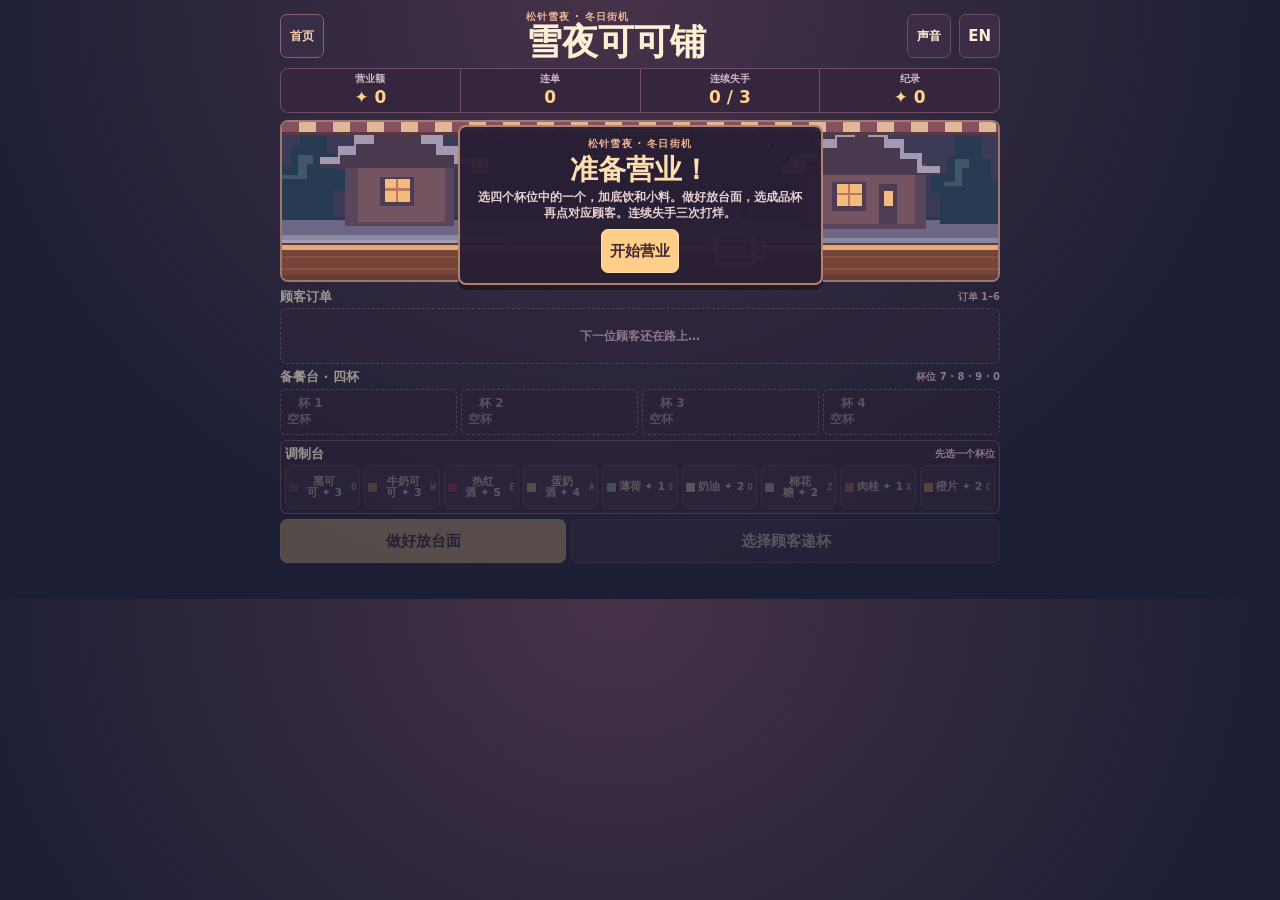
==== cocoa/index.html @ 3ee643f3 "Open the bilingual endless Snowy Cocoa Stand" ====
<!doctype html><html lang="zh-CN"><head><meta charset="utf-8"><meta name="viewport" content="width=device-width,initial-scale=1,viewport-fit=cover"><meta name="theme-color" content="#251b30"><title>雪夜可可铺</title><link rel="stylesheet" href="./style.css?v=cocoa-2"><script defer src="../audio.js?v=audio-21" data-mode="tree"></script><script defer src="./core.js?v=cocoa-2"></script><script defer src="./app.js?v=cocoa-2"></script></head><body>
<main>
<header><a class="home" href="../" data-t="home">首页</a><div><span class="label" data-t="brand">松针雪夜 · 冬日街机</span><h1 data-t="title">雪夜可可铺</h1></div><div class="tools"><details id="audioSettings"><summary id="soundLabel" data-t="sound">声音</summary><div><label><input type="checkbox" id="music" checked><span data-t="music">背景音乐</span></label><label><input type="checkbox" id="sfx" checked><span data-t="sfx">操作音效</span></label></div></details><button id="language" aria-label="Switch to English">EN</button><button id="pause" data-t="pause" hidden>暂停</button></div></header>
<section class="hud"><div><small data-t="money">营业额</small><output id="money">0</output></div><div><small data-t="streak">连单</small><output id="streak">0</output></div><div><small data-t="fails">连续失手</small><output id="fails">0 / 3</output></div><div><small data-t="best">纪录</small><output id="best">0</output></div></section>
<section class="scene" aria-hidden="true"><div class="skyArt"></div><div class="awning"></div><div class="shopSign">✦ COCOA ✦</div><div id="patron"></div><div class="counter"></div><div class="cup"><div class="steam"><i></i><i></i><i></i></div><div id="liquid"></div><span id="garnish"></span></div></section>
<div id="overlay" class="overlay" data-screen="ready"><div><p class="label" data-t="brand">松针雪夜 · 冬日街机</p><h2 id="banner"></h2><p id="intro"></p><div class="honors" id="honors" hidden><div><span data-t="money">营业额</span><output id="finalMoney">0</output></div><div><span data-t="served">完成</span><output id="finalServed">0</output></div><div><span data-t="tips">小费</span><output id="finalTips">0</output></div></div><p id="breakdown" hidden></p><button id="start" class="gold"></button><button id="restart" data-t="retry" hidden>重新开局</button><button id="skipAnimation" data-t="skip" hidden>跳过动画</button></div></div>
<section id="kitchen" inert>
<div class="section-title"><h2 data-t="orders">顾客订单</h2><span data-t="orderKeys">订单键 1–6</span></div><div id="orders"></div>
<div class="section-title"><h2 data-t="cups">备餐台 · 四杯</h2><span data-t="cupKeys">杯位键 7、8、9、0</span></div><div id="cups"></div>
<div class="bench"><div class="section-title"><h2 data-t="mix">调制台</h2><span id="formula"></span></div><div id="ingredients"></div></div>
<div class="actions"><button id="seal" class="gold" data-t="seal">做好放台面</button><button id="serve" data-t="serve">选择顾客递杯</button></div>
</section><p id="feedback" role="status" aria-live="polite"></p>
</main></body></html>
---- cocoa/style.css ----
:root{color-scheme:dark;--bg:#241c30;--ink:#33243a;--cream:#fff0d5;--muted:#d1b9c9;--wood:#a66348;--warm:#ffd28d;--line:#6d4d67}*{box-sizing:border-box}body{margin:0;padding:10px max(10px,env(safe-area-inset-right)) max(12px,env(safe-area-inset-bottom)) max(10px,env(safe-area-inset-left));background:radial-gradient(ellipse at 50% 10%,#503149 0,transparent 66%),#1a1829;color:var(--cream);font:600 15px/1.35 system-ui,sans-serif}main{max-width:620px;margin:auto;position:relative}header,.tools,.section-title{display:flex;align-items:center;justify-content:space-between;gap:8px}header{margin-bottom:7px}.label{display:block;font-size:10px;font-weight:800;letter-spacing:.12em;color:#efb495;text-transform:uppercase}h1,h2,p{margin:0}h1{font:850 clamp(24px,6vw,36px)/1.05 Georgia,serif}button{touch-action:manipulation;font:inherit;color:var(--cream);background:#3c2c45;border:1px solid var(--line);border-radius:7px;padding:5px 8px;min-height:44px;cursor:pointer}button[disabled]{opacity:.46;cursor:default}button:hover:not([disabled]){border-color:#ebba93}button:focus-visible{outline:2px solid var(--warm);outline-offset:2px}button[hidden],.overlay[hidden]{display:none}.hud{display:grid;grid-template-columns:repeat(4,minmax(0,1fr));gap:1px;background:#6d4d67;border:1px solid #6d4d67;border-radius:8px;overflow:hidden}.hud div{display:grid;justify-items:center;background:#35263d;padding:3px;min-width:0}.hud small{color:var(--muted);font-size:10px;overflow-wrap:anywhere;text-align:center}.hud output{font-size:17px;color:var(--warm);font-variant-numeric:tabular-nums}.scene{isolation:isolate;height:clamp(128px,25dvh,220px);margin:7px 0 6px;position:relative;overflow:hidden;border:2px solid #916550;border-radius:8px;background:#473757}.skyArt,.awning,.shopSign,.counter,#patron,.cup{position:absolute}.skyArt{inset:0;background:url('./stand.svg') center bottom/cover,#342a4b;image-rendering:pixelated}.awning{top:0;left:0;right:0;height:12px;background:repeating-linear-gradient(90deg,#b66b62 0 17px,#ead1ac 17px 34px);box-shadow:0 3px #59393d}.shopSign{left:50%;translate:-50%;top:16px;background:#50314a;border:2px solid #aa7359;color:#ffdda1;font:800 12px Georgia,serif;padding:2px 10px;box-shadow:0 2px #281c2b;white-space:nowrap}.counter{z-index:2;left:0;right:0;bottom:0;height:23%;background:repeating-linear-gradient(0deg,#734539 0 10px,#8b513e 10px 12px);border-top:5px solid #e6a96f;box-shadow:0 -3px #573b43}.cup{z-index:3;bottom:9%;left:63%;width:46px;height:35px;border:3px solid #ecc6ab;border-radius:2px 2px 8px 8px;background:#9b4650;box-shadow:inset 2px 0 #dc7f76}.cup::after{content:"";position:absolute;top:4px;right:-14px;width:10px;height:14px;border:3px solid #ecc6ab;border-radius:0 5px 5px 0;z-index:-1}#liquid{position:absolute;inset:-3px -2px auto;height:8px;background:#542e36;border:2px solid #ecc6ab;border-radius:50%;transition:background .15s}#garnish{position:absolute;left:1px;right:1px;top:-14px;text-align:center;font-size:14px}.steam{position:absolute;left:7px;top:-33px;width:31px;height:25px;display:flex;justify-content:space-between}.steam i{height:15px;width:3px;background:#f4ddd5;opacity:.4;animation:steam 2.5s ease-in-out infinite}.steam i:nth-child(2){animation-delay:.5s}.steam i:nth-child(3){animation-delay:.9s}@keyframes steam{0%,100%{transform:translateY(4px);opacity:.2}50%{transform:translateY(-4px);opacity:.65}}#patron{left:31%;bottom:19%;z-index:1;width:64px;height:80px;background-image:url('./patrons.svg');background-repeat:no-repeat;background-size:600% 100%;background-position:0%;image-rendering:pixelated}#patron:empty{display:none}#patron span{display:block;width:1px;height:1px;overflow:hidden}#patron.ok{filter:brightness(1.25);translate:0 -3px}#patron.no{filter:grayscale(.55)}.section-title{margin:6px 0 4px}.section-title h2{font-size:13px}.section-title span{font-size:11px;color:#e1bdc7;text-align:right}#orders,#ingredients,.actions{display:grid;gap:5px}#orders{grid-template-columns:repeat(2,minmax(0,1fr));min-height:68px}#orders .empty{grid-column:1/-1;display:grid;place-items:center;background:#2f253d;border:1px dashed #745971;border-radius:7px;color:var(--muted);font-size:12px}.order{text-align:left;min-height:64px;padding:5px 6px;overflow:hidden}.order[aria-pressed=true]{border-color:var(--warm);background:#56374b}.order b{display:block;font-size:12px;white-space:nowrap;overflow:hidden;text-overflow:ellipsis}.order em{display:block;font-size:10px;color:#efd5cb;font-style:normal;line-height:1.2}.bar{height:4px;background:#261e31;display:block;margin-top:5px;border-radius:2px;overflow:hidden}.bar i{height:100%;background:#a7d1aa;display:block}.bar i.low{background:#ff9d86}.bench{margin-top:7px;background:#2d2236;border-radius:7px;padding:0 5px 5px;border:1px solid #664b63}#ingredients{grid-template-columns:repeat(3,minmax(0,1fr))}.ingredient{display:flex;gap:3px;align-items:center;padding:3px;justify-content:center;font-size:11px;min-height:42px}.ingredient i{width:9px;height:9px;background:var(--item);box-shadow:1px 1px #241d31;flex:none}.ingredient kbd{color:#e5aead;font-size:9px}.actions{grid-template-columns:1fr 1.5fr;margin-top:6px}.gold{background:#ffcf89;border-color:#ffddaf;color:#432638;font-weight:850}#feedback{min-height:1.4em;text-align:center;font-size:12px;color:#f6c497;margin-top:4px}.overlay{position:absolute;z-index:5;top:110px;left:0;right:0;min-height:160px;display:grid;place-items:center;padding:5px 12px;text-align:center;pointer-events:none}.overlay>div{pointer-events:auto;background:#281f34f5;border:2px solid #b4816c;border-radius:8px;padding:10px 14px;box-shadow:0 5px 0 #221927;max-width:365px}.overlay h2{font:850 clamp(19px,6vw,28px)/1 Georgia,serif;color:#ffdeb0;margin:5px 0}.overlay p:not(.label){font-size:12px;color:#e6cfd2;margin-bottom:8px}.overlay button{margin-inline:2px}#kitchen[inert]{opacity:.56}@media(min-width:540px){#orders{grid-template-columns:repeat(4,minmax(0,1fr))}#ingredients{grid-template-columns:repeat(6,minmax(0,1fr))}}@media(prefers-reduced-motion:reduce){*,*::before,*::after{animation:none!important;transition:none!important}}
#orders .empty[hidden]{display:none}

/* Endless counter: six tickets, four bench slots and a small street window. */
main{max-width:720px}
body{background:radial-gradient(ellipse at 48% 0%,#463249 0,transparent 72%),#1b1e34}
.scene{height:clamp(113px,18dvh,172px);border-color:#9e796a}
.awning{height:10px;background:repeating-linear-gradient(90deg,#875061 0 17px,#e1b79a 17px 34px)}
.shopSign{top:12px}
.counter{height:22%;box-shadow:0 -2px #573b43,inset 0 -5px #653c3c}
#patron:not(:empty){bottom:19%;width:54px;height:67.5px}
.cup{left:60%;transform:scale(.9);transform-origin:center bottom}
#orders{grid-template-columns:repeat(3,minmax(0,1fr));grid-auto-rows:minmax(56px,auto);min-height:56px}
.order{position:relative;min-height:56px;border-color:#976c7e;padding:3px 5px;background:#4a3449;line-height:1.16}
.order b{white-space:normal;overflow-wrap:anywhere;font-size:11px}
.order em{font-size:10px}
.order .bar{margin-top:4px}
.order[aria-pressed=true],.order:hover:not([disabled]){box-shadow:inset 0 0 0 1px #ecbe91}
#cups{display:grid;grid-template-columns:repeat(4,minmax(0,1fr));gap:4px}
.cup-slot{position:relative;min-width:0;display:flex;align-items:stretch;background:#2b2238;border:1px dashed #75536a;border-radius:6px}
.cup-slot[data-state=mixing],.cup-slot[data-state=ready]{border-style:solid}
.cup-slot[data-state=mixing]{border-color:#b48273;background:#4b364a}
.cup-slot[data-state=ready]{border-color:#85a88a;background:#354348}
.cup-pick{min-width:0;width:100%;padding:3px 5px;text-align:left;border-color:transparent;background:transparent;font-size:11px;line-height:1.12}
.cup-pick b,.cup-pick em{display:block;font-size:10px;overflow-wrap:anywhere;font-style:normal}
.cup-pick b{color:#f6d9b8}.cup-pick em{margin-top:3px;color:#dcc8d0}
.cup-pick[aria-pressed=true]{background:#5e414c;border-color:#ffdb96;box-shadow:inset 0 0 0 1px #a67e68}
.cup-slot:has(.cup-discard:not([hidden])) .cup-pick{padding-right:25px}
.cup-discard{position:absolute;z-index:1;right:0;inset-block:0;width:24px;min-height:44px;padding:0;border:0;border-left:1px solid #976c7e;background:#553a4e;border-radius:0 5px 5px 0;font-size:13px}
.cup-discard:hover:not([disabled]){background:#8d4d66}
[data-drink=cocoa]{--drink:#9f5c45;--drink-edge:#f7ce99}
[data-drink=wine],[data-drink=mulled]{--drink:#a84257;--drink-edge:#f2a0a1}
[data-drink=egg],[data-drink=eggnog]{--drink:#dec68b;--drink-edge:#fff2bd}
.cup[data-drink] #liquid{background:var(--drink)}
:is(.cup-slot,.order)[data-drink]{box-shadow:inset 0 2px var(--drink-edge)}
:is(.cup-slot,.order)[data-drink] b::before{content:"";display:inline-block;width:7px;height:7px;margin-right:4px;border-radius:2px;background:var(--drink);box-shadow:0 0 0 1px var(--drink-edge)}
.bench{margin-top:5px;padding:0 4px 4px}
.section-title{margin:4px 0 3px}
.section-title span{font-size:10px}
#ingredients{gap:4px}
.ingredient{min-height:44px;padding:2px 3px;line-height:1.08;text-wrap:balance}
.actions{margin-top:5px}
#feedback{margin:3px 0;min-height:1.45em}
.overlay[data-screen=result]{top:clamp(88px,13dvh,132px);z-index:6}
.overlay[data-screen=result]>div{width:min(94vw,410px);max-width:none;background:#2d2339;box-shadow:0 6px #181725,0 0 42px #20152b}
.honors{display:grid;grid-template-columns:repeat(3,minmax(0,1fr));gap:5px;margin:9px 0;text-align:center;color:#edced0}
.honors>*{background:#453348;border:1px solid #78596a;border-radius:5px;padding:4px;min-width:0}
.honors output{display:block;color:#ffdc9c;font-size:20px;font-variant-numeric:tabular-nums}
#skipAnimation{font-size:12px;color:#ecc9b9}
.scene::before,.scene::after{content:"";position:absolute;z-index:4;top:0;bottom:0;width:51%;pointer-events:none;background:repeating-linear-gradient(90deg,#482e43 0 14px,#633c4c 14px 17px,#54384b 17px 23px);border:2px solid #9a665e;box-shadow:0 0 0 3px #21192c,inset 0 0 0 3px #5d4051;opacity:0}
.scene::before{left:0;transform:translateX(-103%)}
.scene::after{right:0;transform:translateX(103%)}
main:has(.overlay.celebrating[data-screen=result]) .scene::before{animation:shutter-left .85s .12s steps(12,end) both}
main:has(.overlay.celebrating[data-screen=result]) .scene::after{animation:shutter-right .85s .12s steps(12,end) both}
main:has(.overlay.celebrating[data-screen=result]) .skyArt{animation:house-lights .68s ease both}
.overlay.celebrating[data-screen=result]>div{animation:bill-entrance .62s .72s cubic-bezier(.2,.67,.29,1.13) both}
.overlay.celebrating[data-screen=result] #skipAnimation{position:fixed;right:max(8px,env(safe-area-inset-right));bottom:max(8px,env(safe-area-inset-bottom));z-index:7}
@keyframes shutter-left{0%{opacity:1;transform:translateX(-103%)}100%{opacity:1;transform:translateX(0)}}
@keyframes shutter-right{0%{opacity:1;transform:translateX(103%)}100%{opacity:1;transform:translateX(0)}}
@keyframes house-lights{0%{filter:brightness(1)}100%{filter:brightness(.43) saturate(.7)}}
@keyframes bill-entrance{from{opacity:0;transform:translateY(22px) scale(.98)}to{opacity:1;transform:none}}
@media(min-width:540px){#orders{grid-template-columns:repeat(6,minmax(0,1fr))}#ingredients{grid-template-columns:repeat(9,minmax(0,1fr))}.order b{font-size:12px}.cup-pick b,.cup-pick em{font-size:12px}}
@media(max-width:420px){body{padding-top:6px}.hud div{padding:2px}.hud output{font-size:16px}.tools{gap:4px}.tools button{padding-inline:5px;font-size:12px}.scene{margin:5px 0}.ingredient kbd{display:none}.cup-discard{width:23px}}
@media(prefers-reduced-motion:reduce){.scene::before,.scene::after{display:none}.overlay.celebrating[data-screen=result] #skipAnimation{position:static}}
main:has(.overlay[data-screen=result]:not([hidden])) .scene::before,
main:has(.overlay[data-screen=result]:not([hidden])) .scene::after{opacity:1;transform:none}
main:has(.overlay[data-screen=result]:not([hidden])) .skyArt{filter:brightness(.43) saturate(.7)}
.home{display:grid;place-items:center;min-width:44px;min-height:44px;border-radius:7px;border:1px solid #87627a;color:#f8d1ac;text-decoration:none;font-size:12px;background:#382c47;padding:3px 6px}
.home:focus-visible{outline:2px solid var(--warm);outline-offset:2px}
.honors[hidden]{display:none}
header>div:not(.tools){min-width:0}
/* Native disclosure remains operable via Tab and Enter/Space. */
#audioSettings{position:relative;z-index:9}
#audioSettings summary{display:grid;place-items:center;min-width:44px;min-height:44px;list-style:none;cursor:pointer;border:1px solid var(--line);border-radius:7px;background:#3c2c45;padding:3px 5px;font-size:12px;white-space:nowrap}
#audioSettings summary::-webkit-details-marker{display:none}
#audioSettings summary:focus-visible,#audioSettings input:focus-visible{outline:2px solid var(--warm);outline-offset:2px}
#audioSettings[open] summary{border-color:var(--warm)}
#audioSettings[open]>div{position:absolute;right:0;top:calc(100% + 5px);min-width:148px;max-width:calc(100vw - 32px);padding:4px 8px;background:#30253f;border:1px solid #a07681;border-radius:7px;box-shadow:0 4px 0 #21192c}
#audioSettings label{display:flex;align-items:center;gap:7px;min-height:40px;font-size:12px;cursor:pointer}
#audioSettings input{accent-color:var(--warm);width:16px;height:16px}
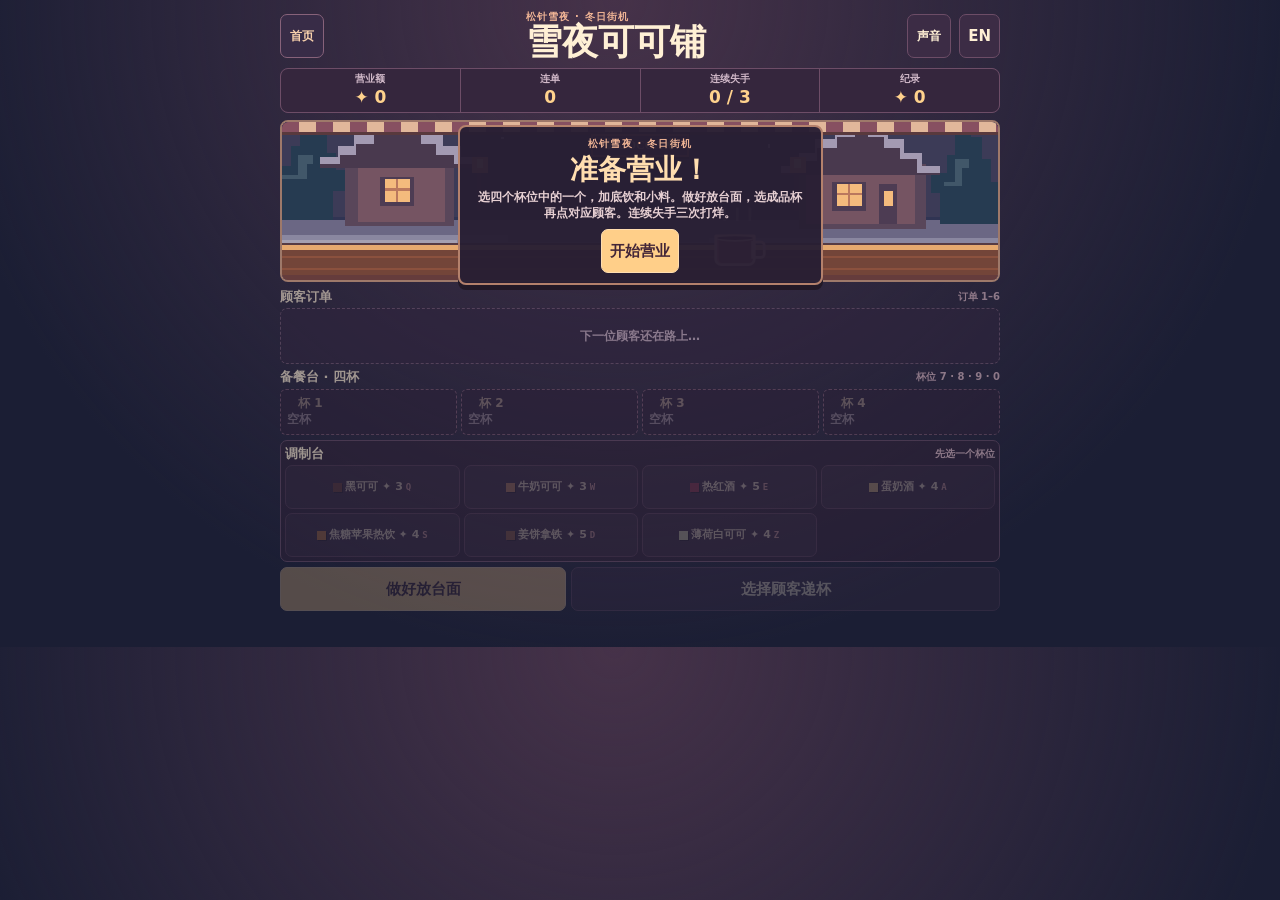
==== commit 57e6cd24: "Expand Cocoa Stand recipes and randomize guest outfits" ====
--- a/cocoa/index.html
+++ b/cocoa/index.html
@@ -1,4 +1,4 @@
-<!doctype html><html lang="zh-CN"><head><meta charset="utf-8"><meta name="viewport" content="width=device-width,initial-scale=1,viewport-fit=cover"><meta name="theme-color" content="#251b30"><title>雪夜可可铺</title><link rel="stylesheet" href="./style.css?v=cocoa-2"><script defer src="../audio.js?v=audio-21" data-mode="tree"></script><script defer src="./core.js?v=cocoa-2"></script><script defer src="./app.js?v=cocoa-2"></script></head><body>
+<!doctype html><html lang="zh-CN"><head><meta charset="utf-8"><meta name="viewport" content="width=device-width,initial-scale=1,viewport-fit=cover"><meta name="theme-color" content="#251b30"><title>雪夜可可铺</title><link rel="stylesheet" href="./style.css?v=cocoa-27"><script defer src="../audio.js?v=audio-21" data-mode="tree"></script><script defer src="./core.js?v=cocoa-27"></script><script defer src="./app.js?v=cocoa-27"></script></head><body>
 <main>
 <header><a class="home" href="../" data-t="home">首页</a><div><span class="label" data-t="brand">松针雪夜 · 冬日街机</span><h1 data-t="title">雪夜可可铺</h1></div><div class="tools"><details id="audioSettings"><summary id="soundLabel" data-t="sound">声音</summary><div><label><input type="checkbox" id="music" checked><span data-t="music">背景音乐</span></label><label><input type="checkbox" id="sfx" checked><span data-t="sfx">操作音效</span></label></div></details><button id="language" aria-label="Switch to English">EN</button><button id="pause" data-t="pause" hidden>暂停</button></div></header>
 <section class="hud"><div><small data-t="money">营业额</small><output id="money">0</output></div><div><small data-t="streak">连单</small><output id="streak">0</output></div><div><small data-t="fails">连续失手</small><output id="fails">0 / 3</output></div><div><small data-t="best">纪录</small><output id="best">0</output></div></section>
@@ -7,7 +7,7 @@
 <section id="kitchen" inert>
 <div class="section-title"><h2 data-t="orders">顾客订单</h2><span data-t="orderKeys">订单键 1–6</span></div><div id="orders"></div>
 <div class="section-title"><h2 data-t="cups">备餐台 · 四杯</h2><span data-t="cupKeys">杯位键 7、8、9、0</span></div><div id="cups"></div>
-<div class="bench"><div class="section-title"><h2 data-t="mix">调制台</h2><span id="formula"></span></div><div id="ingredients"></div></div>
+<div class="bench"><div class="section-title"><h2 data-t="mix">调制台</h2><span id="formula"></span></div><p id="reaction" class="label" hidden></p><div id="ingredients"></div></div>
 <div class="actions"><button id="seal" class="gold" data-t="seal">做好放台面</button><button id="serve" data-t="serve">选择顾客递杯</button></div>
 </section><p id="feedback" role="status" aria-live="polite"></p>
 </main></body></html>
--- a/cocoa/style.css
+++ b/cocoa/style.css
@@ -78,3 +78,34 @@
 #audioSettings[open]>div{position:absolute;right:0;top:calc(100% + 5px);min-width:148px;max-width:calc(100vw - 32px);padding:4px 8px;background:#30253f;border:1px solid #a07681;border-radius:7px;box-shadow:0 4px 0 #21192c}
 #audioSettings label{display:flex;align-items:center;gap:7px;min-height:40px;font-size:12px;cursor:pointer}
 #audioSettings input{accent-color:var(--warm);width:16px;height:16px}
+
+/* V27 menu & localized customer palette layers. 32×40 grid, 6 faces × 8 palettes. */
+:is(#patron,.guest-portrait)[data-palette]{background-image:url('./patron-palettes.svg');background-size:600% 800%;background-position:var(--person-x,0%) var(--palette-y,0%);background-repeat:no-repeat;image-rendering:pixelated}
+[data-person="1"]{--person-x:20%}[data-person="2"]{--person-x:40%}[data-person="3"]{--person-x:60%}[data-person="4"]{--person-x:80%}[data-person="5"]{--person-x:100%}
+[data-palette="1"]{--palette-y:14.285714%}[data-palette="2"]{--palette-y:28.571429%}[data-palette="3"]{--palette-y:42.857143%}[data-palette="4"]{--palette-y:57.142857%}[data-palette="5"]{--palette-y:71.428571%}[data-palette="6"]{--palette-y:85.714286%}[data-palette="7"]{--palette-y:100%}
+.ingredient[hidden]{display:none}
+.order .guest-portrait{display:block;position:absolute;top:5px;right:4px;width:16px;height:20px;pointer-events:none}
+.order:has(.guest-portrait) b{padding-right:16px}
+.combo-badge{display:inline-flex;margin-top:3px;align-items:center;padding:1px 4px;border:1px solid #8a6a7c;border-radius:4px;color:#f5d5b5;background:#37283e;font-size:9px;line-height:1.18}
+[data-drink=dark]{--drink:#74424a;--drink-edge:#e8bb9f}
+[data-drink=milk]{--drink:#9c6655;--drink-edge:#eed2b4}
+[data-drink=apple]{--drink:#b16b3d;--drink-edge:#ffe29a}
+[data-drink=latte]{--drink:#bd8d6a;--drink-edge:#f9d4ac}
+[data-drink=white]{--drink:#e3d7ab;--drink-edge:#fff5d6}
+#liquid[data-react]:not([data-react=""])::after{content:"";position:absolute;z-index:5;pointer-events:none;left:50%;top:0;width:3px;height:3px;background:var(--fleck);border-radius:var(--round,0);box-shadow:-8px 0 var(--fleck),8px -2px var(--fleck-accent),2px -5px var(--fleck-accent),-4px -4px var(--fleck);animation:cocoa-reaction 1.55s ease-out infinite}
+#liquid[data-react=fizz]{--fleck:#ffd78a;--fleck-accent:#ffedba;--round:50%}
+#liquid[data-react=mint]{--fleck:#aff1df;--fleck-accent:#f4ffed}
+#liquid[data-react=cinnamon]{--fleck:#edaf79;--fleck-accent:#bd7a63}
+#liquid[data-react=cream]{--fleck:#fce6ca;--fleck-accent:#f9b995;--round:50%}
+#liquid[data-react=cinnamon]::after{animation-name:cocoa-dust}
+#liquid[data-react=cream]::after{animation-name:cocoa-cream}
+#liquid[data-react=mint]::after{animation-name:cocoa-mint}
+@keyframes cocoa-reaction{0%{transform:translateY(-2px);opacity:0}24%{opacity:.95}85%,100%{transform:translateY(-17px);opacity:0}}
+@keyframes cocoa-dust{0%{transform:translate(-6px,-14px);opacity:0}24%{opacity:.93}90%,100%{transform:translate(5px,-3px);opacity:0}}
+@keyframes cocoa-cream{0%{transform:translateY(-5px) scale(.65);opacity:.3}44%{transform:translateY(-5px) scale(1.15);opacity:.97}100%{transform:translateY(-5px) scale(.8);opacity:.34}}
+@keyframes cocoa-mint{0%{transform:translateY(-5px) scale(.65);opacity:.4}40%{transform:translateY(-8px);opacity:.96}100%{transform:translateY(-13px) scale(.65);opacity:0}}
+@media(prefers-reduced-motion:reduce){#liquid[data-react]:not([data-react=""])::after{transform:translateY(-5px);opacity:.85}}
+
+#reaction[hidden],.combo-badge[hidden]{display:none}
+
+@media(min-width:540px){#ingredients{grid-template-columns:repeat(4,minmax(0,1fr))}.ingredient{min-width:0;white-space:normal;overflow-wrap:anywhere}}
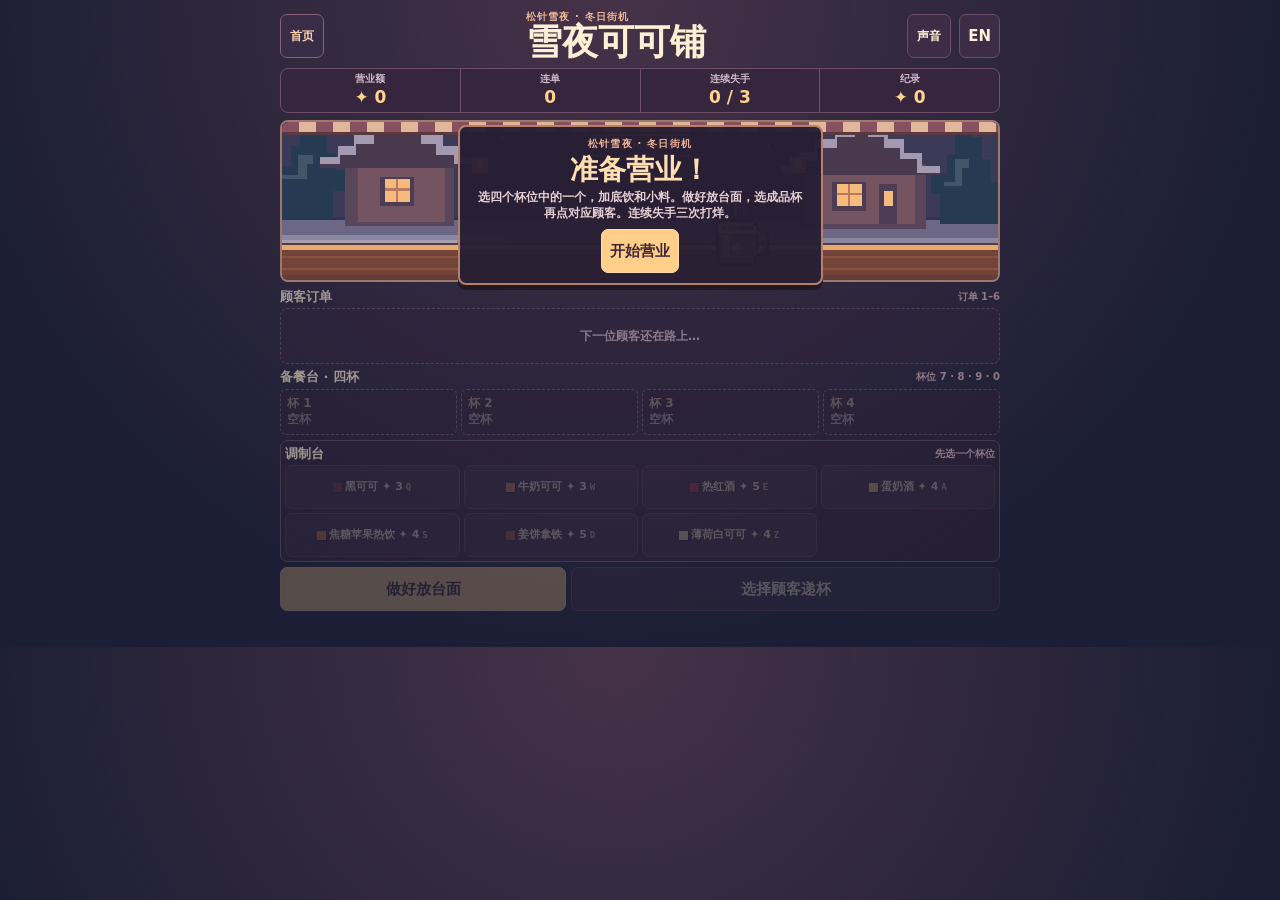
==== commit 51027cbf: "Give each Cocoa Stand drink a distinct cup silhouette" ====
--- a/cocoa/index.html
+++ b/cocoa/index.html
@@ -1,13 +1,13 @@
-<!doctype html><html lang="zh-CN"><head><meta charset="utf-8"><meta name="viewport" content="width=device-width,initial-scale=1,viewport-fit=cover"><meta name="theme-color" content="#251b30"><title>雪夜可可铺</title><link rel="stylesheet" href="./style.css?v=cocoa-27"><script defer src="../audio.js?v=audio-21" data-mode="tree"></script><script defer src="./core.js?v=cocoa-27"></script><script defer src="./app.js?v=cocoa-27"></script></head><body>
+<!doctype html><html lang="zh-CN"><head><meta charset="utf-8"><meta name="viewport" content="width=device-width,initial-scale=1,viewport-fit=cover"><meta name="theme-color" content="#251b30"><title>雪夜可可铺</title><link rel="stylesheet" href="./style.css?v=cocoa-cups-29"><script defer src="../audio.js?v=audio-21" data-mode="tree"></script><script defer src="./core.js?v=cocoa-share-28"></script><script defer src="./cup-art.js?v=cocoa-cups-29"></script><script defer src="./share-art.js?v=cocoa-cups-29"></script><script defer src="./cocoa-share.js?v=cocoa-share-28"></script><script defer src="./app.js?v=cocoa-cups-29"></script></head><body>
 <main>
 <header><a class="home" href="../" data-t="home">首页</a><div><span class="label" data-t="brand">松针雪夜 · 冬日街机</span><h1 data-t="title">雪夜可可铺</h1></div><div class="tools"><details id="audioSettings"><summary id="soundLabel" data-t="sound">声音</summary><div><label><input type="checkbox" id="music" checked><span data-t="music">背景音乐</span></label><label><input type="checkbox" id="sfx" checked><span data-t="sfx">操作音效</span></label></div></details><button id="language" aria-label="Switch to English">EN</button><button id="pause" data-t="pause" hidden>暂停</button></div></header>
 <section class="hud"><div><small data-t="money">营业额</small><output id="money">0</output></div><div><small data-t="streak">连单</small><output id="streak">0</output></div><div><small data-t="fails">连续失手</small><output id="fails">0 / 3</output></div><div><small data-t="best">纪录</small><output id="best">0</output></div></section>
-<section class="scene" aria-hidden="true"><div class="skyArt"></div><div class="awning"></div><div class="shopSign">✦ COCOA ✦</div><div id="patron"></div><div class="counter"></div><div class="cup"><div class="steam"><i></i><i></i><i></i></div><div id="liquid"></div><span id="garnish"></span></div></section>
-<div id="overlay" class="overlay" data-screen="ready"><div><p class="label" data-t="brand">松针雪夜 · 冬日街机</p><h2 id="banner"></h2><p id="intro"></p><div class="honors" id="honors" hidden><div><span data-t="money">营业额</span><output id="finalMoney">0</output></div><div><span data-t="served">完成</span><output id="finalServed">0</output></div><div><span data-t="tips">小费</span><output id="finalTips">0</output></div></div><p id="breakdown" hidden></p><button id="start" class="gold"></button><button id="restart" data-t="retry" hidden>重新开局</button><button id="skipAnimation" data-t="skip" hidden>跳过动画</button></div></div>
+<section class="scene" aria-hidden="true"><div class="skyArt"></div><div class="awning"></div><div class="shopSign">✦ COCOA ✦</div><div id="patron"></div><div class="counter"></div><div id="counterDisplay" hidden></div><div class="cup" id="mixCup"><span id="mixCupArt"></span><div class="steam"><i></i><i></i><i></i></div><div id="liquid"></div><span id="garnish"></span></div></section>
+<div id="overlay" class="overlay" data-screen="ready"><div><p class="label" data-t="brand">松针雪夜 · 冬日街机</p><h2 id="banner"></h2><p id="intro"></p><div class="honors" id="honors" hidden><div><span data-t="money">营业额</span><output id="finalMoney">0</output></div><div><span data-t="served">完成</span><output id="finalServed">0</output></div><div><span data-t="tips">小费</span><output id="finalTips">0</output></div></div><p id="breakdown" hidden></p><button id="start" class="gold"></button><button id="openShare" hidden>分享今晚的吧台</button><button id="restart" data-t="retry" hidden>重新开局</button><button id="skipAnimation" data-t="skip" hidden>跳过动画</button></div></div>
 <section id="kitchen" inert>
 <div class="section-title"><h2 data-t="orders">顾客订单</h2><span data-t="orderKeys">订单键 1–6</span></div><div id="orders"></div>
 <div class="section-title"><h2 data-t="cups">备餐台 · 四杯</h2><span data-t="cupKeys">杯位键 7、8、9、0</span></div><div id="cups"></div>
 <div class="bench"><div class="section-title"><h2 data-t="mix">调制台</h2><span id="formula"></span></div><p id="reaction" class="label" hidden></p><div id="ingredients"></div></div>
 <div class="actions"><button id="seal" class="gold" data-t="seal">做好放台面</button><button id="serve" data-t="serve">选择顾客递杯</button></div>
 </section><p id="feedback" role="status" aria-live="polite"></p>
-</main></body></html>
+<dialog id="shareDialog"><div class="share-head"><h2 id="shareTitle">今晚的热饮吧台</h2><button id="closeShare" autofocus>关闭</button></div><canvas id="sharePoster" width="900" height="1080" role="img"></canvas><div class="share-actions"><button id="saveShare" class="gold">保存 PNG</button><button id="nativeShare">分享</button><button id="copyShare">复制游戏链接</button></div><p id="shareFeedback" role="status"></p><input id="manualShare" type="url" readonly hidden></dialog></main></body></html>
--- a/cocoa/style.css
+++ b/cocoa/style.css
@@ -109,3 +109,26 @@
 #reaction[hidden],.combo-badge[hidden]{display:none}
 
 @media(min-width:540px){#ingredients{grid-template-columns:repeat(4,minmax(0,1fr))}.ingredient{min-width:0;white-space:normal;overflow-wrap:anywhere}}
+#openShare:not([hidden]){margin-top:5px}#shareDialog{width:min(94vw,445px);max-height:94dvh;overflow:auto;border:1px solid #ca9a79;border-radius:11px;background:#261e32;color:var(--cream);padding:12px;margin:auto}#shareDialog::backdrop{background:#100b1cdb}.share-head{display:flex;align-items:center;justify-content:space-between;gap:8px;margin-bottom:8px}.share-head h2{color:#ffdb9a;font:800 21px Georgia,serif}#sharePoster{width:100%;height:auto;display:block;border-radius:7px;background:#30263a}.share-actions{display:grid;grid-template-columns:1fr 1fr;gap:5px;margin-top:8px}.share-actions button:last-child{grid-column:1/-1}#shareFeedback{font-size:12px;color:#ffd5a6;margin-top:5px;min-height:1em}#manualShare{width:100%;padding:8px;font:inherit}
+.overlay[data-screen=result]{top:calc(clamp(128px,18dvh,168px) + 110px)}
+#counterDisplay:not([hidden]){position:absolute;inset:auto 9% 9%;z-index:4;display:grid;grid-template-columns:repeat(12,minmax(0,1fr));justify-items:center;gap:5px 3px;pointer-events:none}
+#counterDisplay:not([hidden]) ~ .cup,.scene:has(#counterDisplay:not([hidden])) #patron{display:none}
+.counter-drink{width:clamp(8px,2.9vw,23px);height:clamp(9px,3vw,27px);background:var(--drink);border:1px solid #f0cbaa;border-radius:2px 2px 4px 4px;box-shadow:inset 0 -2px #120b2a52,2px 1px #392033;position:relative}
+.counter-drink::before{content:"";position:absolute;inset:-3px 0 auto;height:3px;border-radius:3px;background:var(--garnish)}
+.counter-drink::after{content:"";position:absolute;right:-4px;top:2px;width:4px;height:5px;border:1px solid #f0cbaa;border-radius:2px}
+main:has(.overlay.celebrating) .counter-drink{animation:cup-light .26s calc(.82s + .038s * var(--cup-in)) both}
+@keyframes cup-light{from{opacity:0;transform:translateY(6px)}to{opacity:1;transform:none}}
+@media(max-height:600px){.overlay[data-screen=result]{top:93px;position:relative;margin-top:-170px;margin-bottom:90px}}
+/* Draw the same local vector vessel in the mixer, stored cups and closing counter. */
+#mixCup{width:59px;height:55.3125px;border:0;background:none;box-shadow:none;transform:none;bottom:7%;--cup-rim-x:50%;--cup-rim-y:23.33%}
+#mixCup::after,.counter-drink::before,.counter-drink::after,.cup-slot[data-drink] b::before{content:none}
+#mixCupArt,#mixCupArt svg,.counter-drink svg,.cup-thumb svg{display:block;width:100%;height:100%}
+#mixCup #liquid{left:var(--cup-rim-x);right:auto;top:var(--cup-rim-y);width:1px;height:1px;background:transparent;border:0}
+#mixCup #garnish{left:var(--cup-rim-x);right:auto;top:var(--cup-rim-y);transform:translate(-50%,-70%);white-space:nowrap}
+#mixCup .steam{left:var(--cup-rim-x);top:calc(var(--cup-rim-y) - 22px);transform:translateX(-50%);width:20px}
+.cup-thumb:not([data-vessel=empty]){display:inline-block;width:16px;height:15px;margin-right:3px;vertical-align:middle}
+.counter-drink{width:clamp(15px,5.3vw,34px);height:auto;aspect-ratio:32/30;border:0;background:none;box-shadow:none}
+.cup-thumb{position:relative}
+.vessel-toppings{position:absolute;left:var(--vessel-x);top:var(--vessel-y);transform:translate(-50%,-70%);display:flex;gap:1px;pointer-events:none}
+.vessel-toppings i{width:2px;height:2px;background:var(--topping);border-radius:1px}
+.counter-drink .vessel-toppings i{width:clamp(2px,.7vw,4px);height:clamp(2px,.7vw,4px)}
